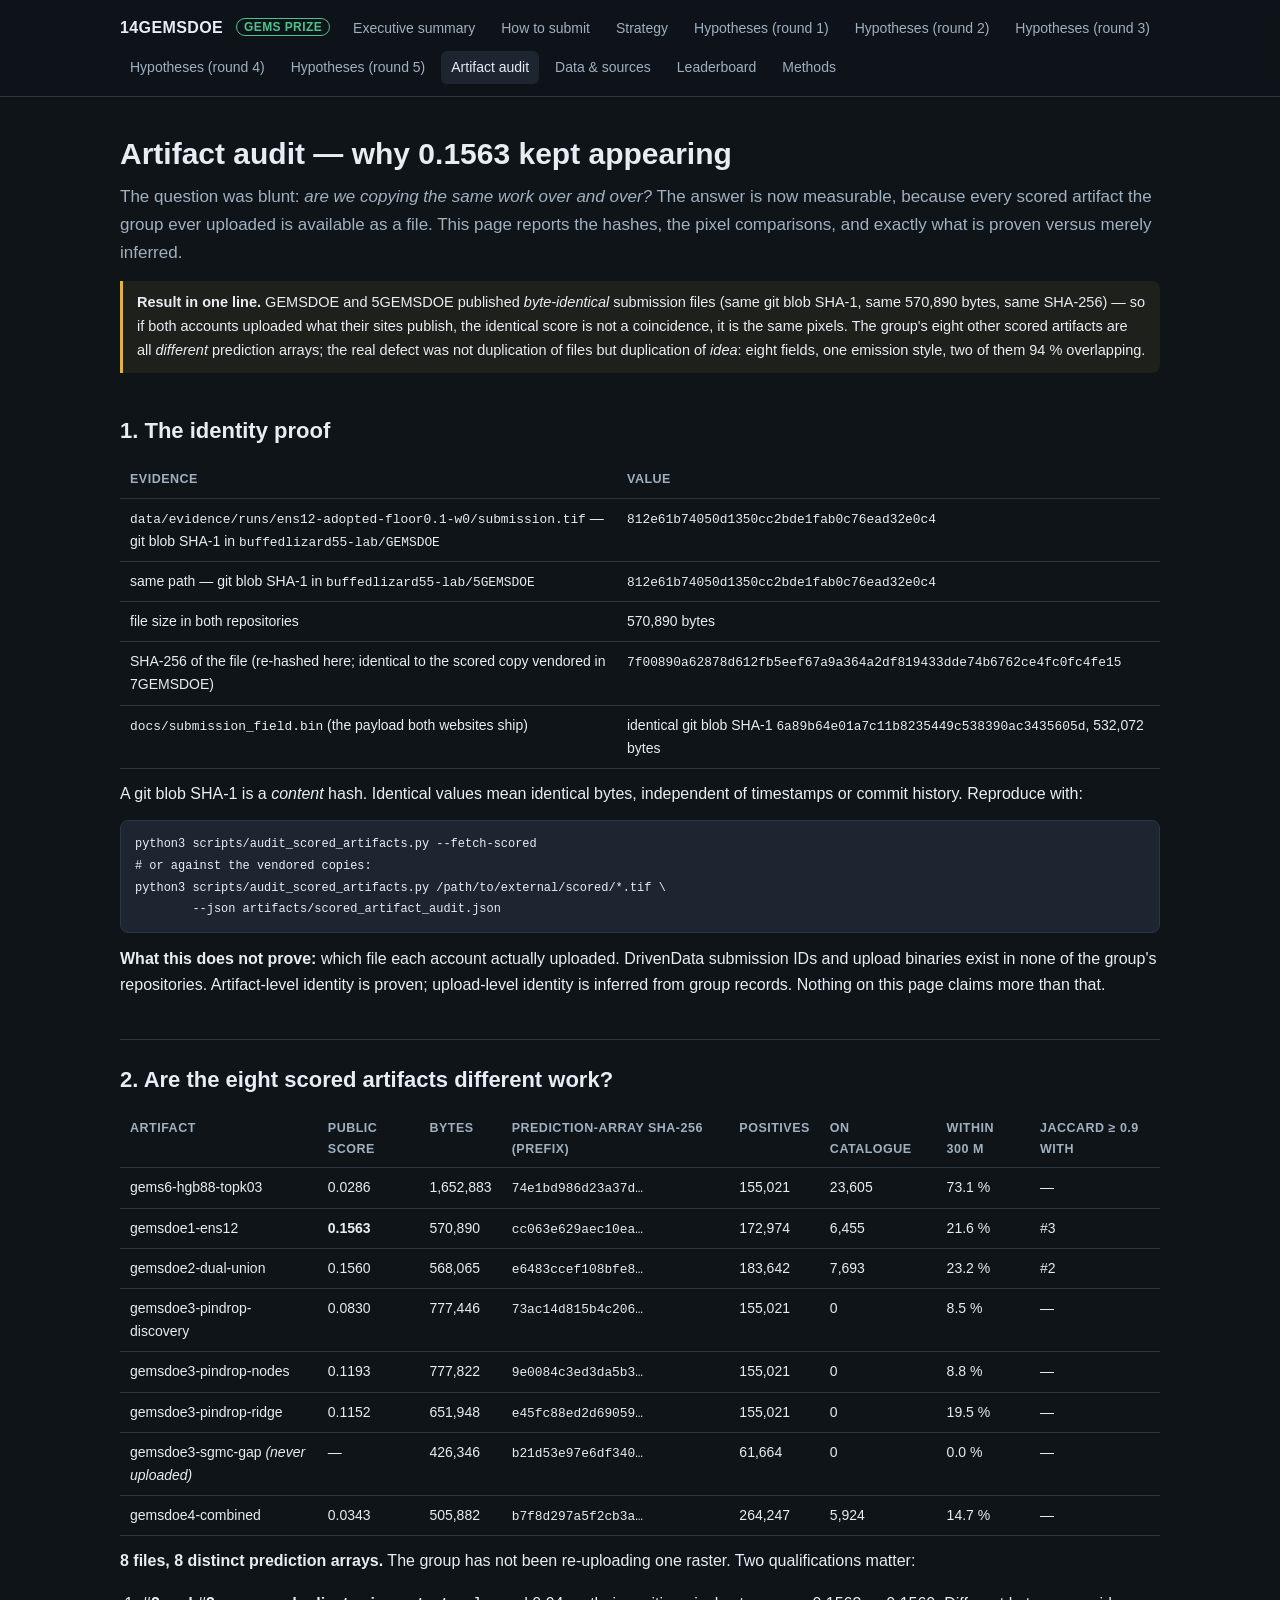
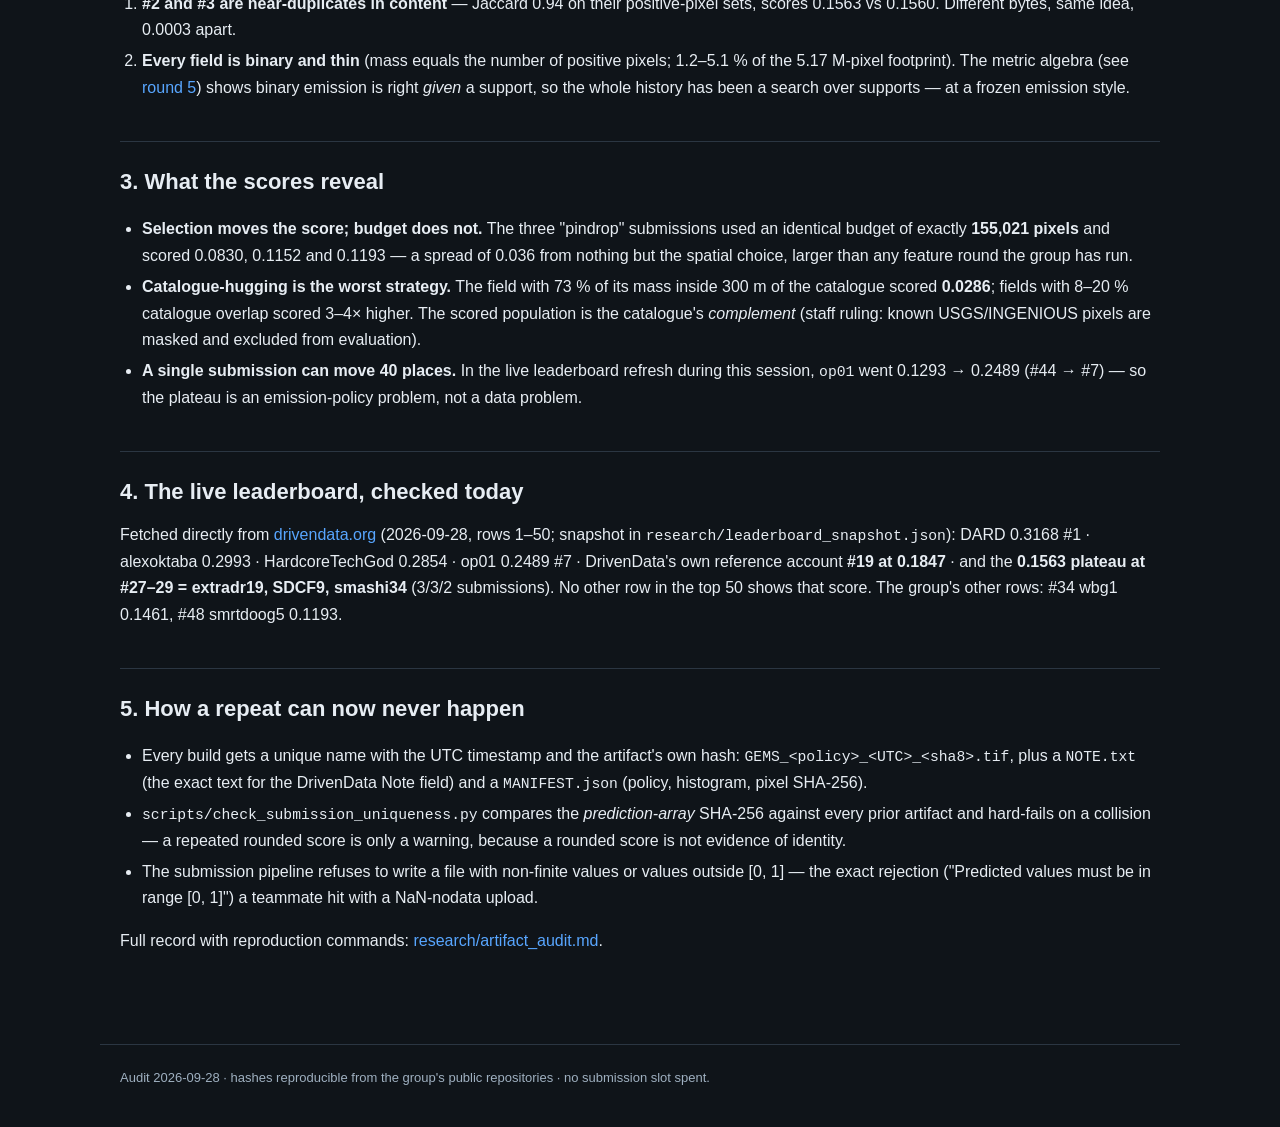
==== docs/audit.html @ 6c3867b5 "Round 5 on the real rasters: five new hypotheses, a two-view hide-and-recover gate, and the 0.1563 p" ====
<!DOCTYPE html>
<html lang="en">
<head>
<meta charset="utf-8">
<meta name="viewport" content="width=device-width, initial-scale=1">
<title>Artifact audit — why 0.1563 kept appearing — 14GEMSDOE</title>
<link rel="stylesheet" href="css/site.css">
</head>
<body>
<header><nav class="nav">
  <span class="brand">14GEMSDOE <span class="tag">GEMS PRIZE</span></span>
  <a href="index.html">Executive summary</a>
  <a href="how-to-submit.html">How to submit</a>
  <a href="strategy.html">Strategy</a>
  <a href="hypotheses.html">Hypotheses (round 1)</a>
  <a href="hypotheses-round2.html">Hypotheses (round 2)</a>
  <a href="hypotheses-round3.html">Hypotheses (round 3)</a>
  <a href="hypotheses-round4.html">Hypotheses (round 4)</a>
  <a href="hypotheses-round5.html">Hypotheses (round 5)</a>
  <a href="audit.html" class="active">Artifact audit</a>
  <a href="data.html">Data &amp; sources</a>
  <a href="leaderboard.html">Leaderboard</a>
  <a href="methods.html">Methods</a>
</nav></header>

<main>
<h1>Artifact audit — why 0.1563 kept appearing</h1>
<p class="lede">The question was blunt: <em>are we copying the same work over and
over?</em> The answer is now measurable, because every scored artifact the group
ever uploaded is available as a file. This page reports the hashes, the pixel
comparisons, and exactly what is proven versus merely inferred.</p>

<div class="note"><strong>Result in one line.</strong> GEMSDOE and 5GEMSDOE
published <em>byte-identical</em> submission files (same git blob SHA-1, same
570,890 bytes, same SHA-256) — so if both accounts uploaded what their sites
publish, the identical score is not a coincidence, it is the same pixels. The
group's eight other scored artifacts are all <em>different</em> prediction arrays;
the real defect was not duplication of files but duplication of <em>idea</em>:
eight fields, one emission style, two of them 94 % overlapping.</div>

<h2>1. The identity proof</h2>
<table>
<tr><th>Evidence</th><th>Value</th></tr>
<tr><td><code>data/evidence/runs/ens12-adopted-floor0.1-w0/submission.tif</code> — git blob SHA-1 in <code>buffedlizard55-lab/GEMSDOE</code></td><td><code>812e61b74050d1350cc2bde1fab0c76ead32e0c4</code></td></tr>
<tr><td>same path — git blob SHA-1 in <code>buffedlizard55-lab/5GEMSDOE</code></td><td><code>812e61b74050d1350cc2bde1fab0c76ead32e0c4</code></td></tr>
<tr><td>file size in both repositories</td><td>570,890 bytes</td></tr>
<tr><td>SHA-256 of the file (re-hashed here; identical to the scored copy vendored in 7GEMSDOE)</td><td><code>7f00890a62878d612fb5eef67a9a364a2df819433dde74b6762ce4fc0fc4fe15</code></td></tr>
<tr><td><code>docs/submission_field.bin</code> (the payload both websites ship)</td><td>identical git blob SHA-1 <code>6a89b64e01a7c11b8235449c538390ac3435605d</code>, 532,072 bytes</td></tr>
</table>
<p>A git blob SHA-1 is a <em>content</em> hash. Identical values mean identical
bytes, independent of timestamps or commit history. Reproduce with:</p>
<pre><code>python3 scripts/audit_scored_artifacts.py --fetch-scored
# or against the vendored copies:
python3 scripts/audit_scored_artifacts.py /path/to/external/scored/*.tif \
        --json artifacts/scored_artifact_audit.json</code></pre>
<p><strong>What this does not prove:</strong> which file each account actually
uploaded. DrivenData submission IDs and upload binaries exist in none of the
group's repositories. Artifact-level identity is proven; upload-level identity is
inferred from group records. Nothing on this page claims more than that.</p>

<h2>2. Are the eight scored artifacts different work?</h2>
<table>
<tr><th>Artifact</th><th>Public score</th><th>Bytes</th><th>Prediction-array SHA-256 (prefix)</th><th>Positives</th><th>On catalogue</th><th>Within 300 m</th><th>Jaccard ≥ 0.9 with</th></tr>
<tr><td>gems6-hgb88-topk03</td><td>0.0286</td><td>1,652,883</td><td><code>74e1bd986d23a37d…</code></td><td>155,021</td><td>23,605</td><td>73.1 %</td><td>—</td></tr>
<tr><td>gemsdoe1-ens12</td><td><strong>0.1563</strong></td><td>570,890</td><td><code>cc063e629aec10ea…</code></td><td>172,974</td><td>6,455</td><td>21.6 %</td><td>#3</td></tr>
<tr><td>gemsdoe2-dual-union</td><td>0.1560</td><td>568,065</td><td><code>e6483ccef108bfe8…</code></td><td>183,642</td><td>7,693</td><td>23.2 %</td><td>#2</td></tr>
<tr><td>gemsdoe3-pindrop-discovery</td><td>0.0830</td><td>777,446</td><td><code>73ac14d815b4c206…</code></td><td>155,021</td><td>0</td><td>8.5 %</td><td>—</td></tr>
<tr><td>gemsdoe3-pindrop-nodes</td><td>0.1193</td><td>777,822</td><td><code>9e0084c3ed3da5b3…</code></td><td>155,021</td><td>0</td><td>8.8 %</td><td>—</td></tr>
<tr><td>gemsdoe3-pindrop-ridge</td><td>0.1152</td><td>651,948</td><td><code>e45fc88ed2d69059…</code></td><td>155,021</td><td>0</td><td>19.5 %</td><td>—</td></tr>
<tr><td>gemsdoe3-sgmc-gap <em>(never uploaded)</em></td><td>—</td><td>426,346</td><td><code>b21d53e97e6df340…</code></td><td>61,664</td><td>0</td><td>0.0 %</td><td>—</td></tr>
<tr><td>gemsdoe4-combined</td><td>0.0343</td><td>505,882</td><td><code>b7f8d297a5f2cb3a…</code></td><td>264,247</td><td>5,924</td><td>14.7 %</td><td>—</td></tr>
</table>
<p><strong>8 files, 8 distinct prediction arrays.</strong> The group has not been
re-uploading one raster. Two qualifications matter:</p>
<ol>
<li><strong>#2 and #3 are near-duplicates in content</strong> — Jaccard 0.94 on
their positive-pixel sets, scores 0.1563 vs 0.1560. Different bytes, same idea,
0.0003 apart.</li>
<li><strong>Every field is binary and thin</strong> (mass equals the number of
positive pixels; 1.2–5.1 % of the 5.17 M-pixel footprint). The metric algebra
(see <a href="hypotheses-round5.html">round 5</a>) shows binary emission is right
<em>given</em> a support, so the whole history has been a search over supports —
at a frozen emission style.</li>
</ol>

<h2>3. What the scores reveal</h2>
<ul>
<li><strong>Selection moves the score; budget does not.</strong> The three
"pindrop" submissions used an identical budget of exactly <strong>155,021
pixels</strong> and scored 0.0830, 0.1152 and 0.1193 — a spread of 0.036 from
nothing but the spatial choice, larger than any feature round the group has run.</li>
<li><strong>Catalogue-hugging is the worst strategy.</strong> The field with 73 %
of its mass inside 300 m of the catalogue scored <strong>0.0286</strong>; fields
with 8–20 % catalogue overlap scored 3–4× higher. The scored population is the
catalogue's <em>complement</em> (staff ruling: known USGS/INGENIOUS pixels are
masked and excluded from evaluation).</li>
<li><strong>A single submission can move 40 places.</strong> In the live
leaderboard refresh during this session, <code>op01</code> went 0.1293 → 0.2489
(#44 → #7) — so the plateau is an emission-policy problem, not a data problem.</li>
</ul>

<h2>4. The live leaderboard, checked today</h2>
<p>Fetched directly from
<a href="https://www.drivendata.org/competitions/306/competition-doe-gems/leaderboard/">drivendata.org</a>
(2026-09-28, rows 1–50; snapshot in <code>research/leaderboard_snapshot.json</code>):
DARD 0.3168 #1 · alexoktaba 0.2993 · HardcoreTechGod 0.2854 · op01 0.2489 #7 ·
DrivenData's own reference account <strong>#19 at 0.1847</strong> · and the
<strong>0.1563 plateau at #27–29 = extradr19, SDCF9, smashi34</strong> (3/3/2
submissions). No other row in the top 50 shows that score. The group's other
rows: #34 wbg1 0.1461, #48 smrtdoog5 0.1193.</p>

<h2>5. How a repeat can now never happen</h2>
<ul>
<li>Every build gets a unique name with the UTC timestamp and the artifact's
own hash: <code>GEMS_&lt;policy&gt;_&lt;UTC&gt;_&lt;sha8&gt;.tif</code>, plus a
<code>NOTE.txt</code> (the exact text for the DrivenData Note field) and a
<code>MANIFEST.json</code> (policy, histogram, pixel SHA-256).</li>
<li><code>scripts/check_submission_uniqueness.py</code> compares the
<em>prediction-array</em> SHA-256 against every prior artifact and hard-fails on
a collision — a repeated rounded score is only a warning, because a rounded
score is not evidence of identity.</li>
<li>The submission pipeline refuses to write a file with non-finite values or
values outside [0, 1] — the exact rejection ("Predicted values must be in range
[0, 1]") a teammate hit with a NaN-nodata upload.</li>
</ul>
<p>Full record with reproduction commands:
<a href="../research/artifact_audit.md">research/artifact_audit.md</a>.</p>
</main>
<footer>Audit 2026-09-28 · hashes reproducible from the group's public repositories · no submission slot spent.</footer>
</body>
</html>
---- docs/css/site.css ----
:root {
  --bg: #0f1419;
  --panel: #171e26;
  --panel2: #1d2630;
  --ink: #e7edf3;
  --muted: #9fb0c0;
  --accent: #4cc38a;
  --accent2: #58a6ff;
  --warn: #e3b341;
  --bad: #f85149;
  --ok: #3fb950;
  --line: #2b3642;
  --mono: ui-monospace, SFMono-Regular, Menlo, Consolas, monospace;
}
* { box-sizing: border-box; }
html { scroll-behavior: smooth; }
body {
  margin: 0; background: var(--bg); color: var(--ink);
  font: 16px/1.65 -apple-system, BlinkMacSystemFont, "Segoe UI", Roboto, sans-serif;
}
a { color: var(--accent2); text-decoration: none; }
a:hover { text-decoration: underline; }
code, .mono { font-family: var(--mono); font-size: 0.92em; }
pre {
  background: var(--panel2); border: 1px solid var(--line); border-radius: 8px;
  padding: 12px 14px; overflow-x: auto; font-family: var(--mono); font-size: 13px;
}
header {
  border-bottom: 1px solid var(--line); background: rgba(15,20,25,0.92);
  position: sticky; top: 0; z-index: 20; backdrop-filter: blur(8px);
}
.nav {
  max-width: 1080px; margin: 0 auto; padding: 12px 20px;
  display: flex; gap: 6px; flex-wrap: wrap; align-items: center;
}
.brand { font-weight: 700; letter-spacing: 0.4px; margin-right: auto; }
.brand .tag { color: var(--accent); font-size: 12px; border: 1px solid var(--accent);
  padding: 1px 7px; border-radius: 99px; margin-left: 8px; vertical-align: 2px; }
.nav a { color: var(--muted); padding: 5px 10px; border-radius: 6px; font-size: 14px; }
.nav a:hover { color: var(--ink); background: var(--panel2); text-decoration: none; }
.nav a.active { color: var(--ink); background: var(--panel2); }
main { max-width: 1080px; margin: 0 auto; padding: 28px 20px 80px; }
h1 { font-size: 30px; line-height: 1.25; margin: 10px 0 6px; }
h2 { font-size: 22px; margin: 40px 0 12px; border-top: 1px solid var(--line); padding-top: 22px; }
h2:first-of-type { border-top: 0; padding-top: 0; }
h3 { font-size: 17px; margin: 26px 0 8px; }
p { margin: 10px 0; }
ul, ol { padding-left: 22px; }
li { margin: 5px 0; }
.lede { color: var(--muted); font-size: 17px; }
.card {
  background: var(--panel); border: 1px solid var(--line); border-radius: 12px;
  padding: 18px 20px; margin: 16px 0;
}
.card.hero {
  border-color: var(--accent); background: linear-gradient(180deg, #16241d, var(--panel));
}
.grid2 { display: grid; grid-template-columns: repeat(auto-fit, minmax(240px, 1fr)); gap: 14px; }
.stat { background: var(--panel2); border: 1px solid var(--line); border-radius: 10px; padding: 12px 14px; }
.stat .k { color: var(--muted); font-size: 12.5px; text-transform: uppercase; letter-spacing: 0.6px; }
.stat .v { font-size: 21px; font-weight: 650; margin-top: 2px; font-family: var(--mono); }
.stat .s { color: var(--muted); font-size: 12.5px; margin-top: 3px; }
.pill { display: inline-block; font-size: 12px; padding: 2px 9px; border-radius: 99px;
  border: 1px solid var(--line); color: var(--muted); vertical-align: 1px; }
.pill.ok { color: var(--ok); border-color: var(--ok); }
.pill.warn { color: var(--warn); border-color: var(--warn); }
.pill.bad { color: var(--bad); border-color: var(--bad); }
.pill.demo { color: var(--warn); border-color: var(--warn); background: rgba(227,179,65,0.08); }
table { width: 100%; border-collapse: collapse; margin: 12px 0; font-size: 14px; }
th, td { text-align: left; padding: 8px 10px; border-bottom: 1px solid var(--line); vertical-align: top; }
th { color: var(--muted); font-weight: 600; font-size: 12.5px; text-transform: uppercase;
  letter-spacing: 0.5px; }
tr:hover td { background: rgba(255,255,255,0.02); }
.btn {
  display: inline-block; border: 0; border-radius: 8px; padding: 11px 18px;
  font-size: 15px; font-weight: 650; cursor: pointer; margin: 6px 8px 6px 0;
}
.btn.primary { background: var(--accent); color: #06281a; }
.btn.secondary { background: var(--panel2); color: var(--ink); border: 1px solid var(--line); }
.btn:disabled { opacity: 0.45; cursor: not-allowed; }
.note {
  border-left: 3px solid var(--warn); background: rgba(227,179,65,0.07);
  padding: 10px 14px; border-radius: 0 8px 8px 0; margin: 14px 0; font-size: 14.5px;
}
.note.ok { border-color: var(--ok); background: rgba(63,185,80,0.07); }
.note.bad { border-color: var(--bad); background: rgba(248,81,73,0.07); }
td.ok   { color: var(--ok);   font-weight: 600; }
td.warn { color: var(--warn); font-weight: 600; }
td.bad  { color: var(--bad);  font-weight: 600; }
footer { border-top: 1px solid var(--line); color: var(--muted); font-size: 13px;
  padding: 22px 20px 40px; max-width: 1080px; margin: 0 auto; }
.src { font-size: 12.5px; color: var(--muted); }
.src a { color: var(--muted); text-decoration: underline dotted; }
details { margin: 10px 0; }
summary { cursor: pointer; color: var(--accent2); }
#buildStatus { font-family: var(--mono); font-size: 13px; white-space: pre-wrap;
  background: var(--panel2); border: 1px solid var(--line); border-radius: 8px;
  padding: 12px 14px; min-height: 60px; margin: 10px 0; }
.kv { font-family: var(--mono); font-size: 13px; }
.kv td:first-child { color: var(--muted); width: 220px; }
.rank-us td { background: rgba(88,166,255,0.08); }
.arrow { color: var(--accent); font-weight: 700; }
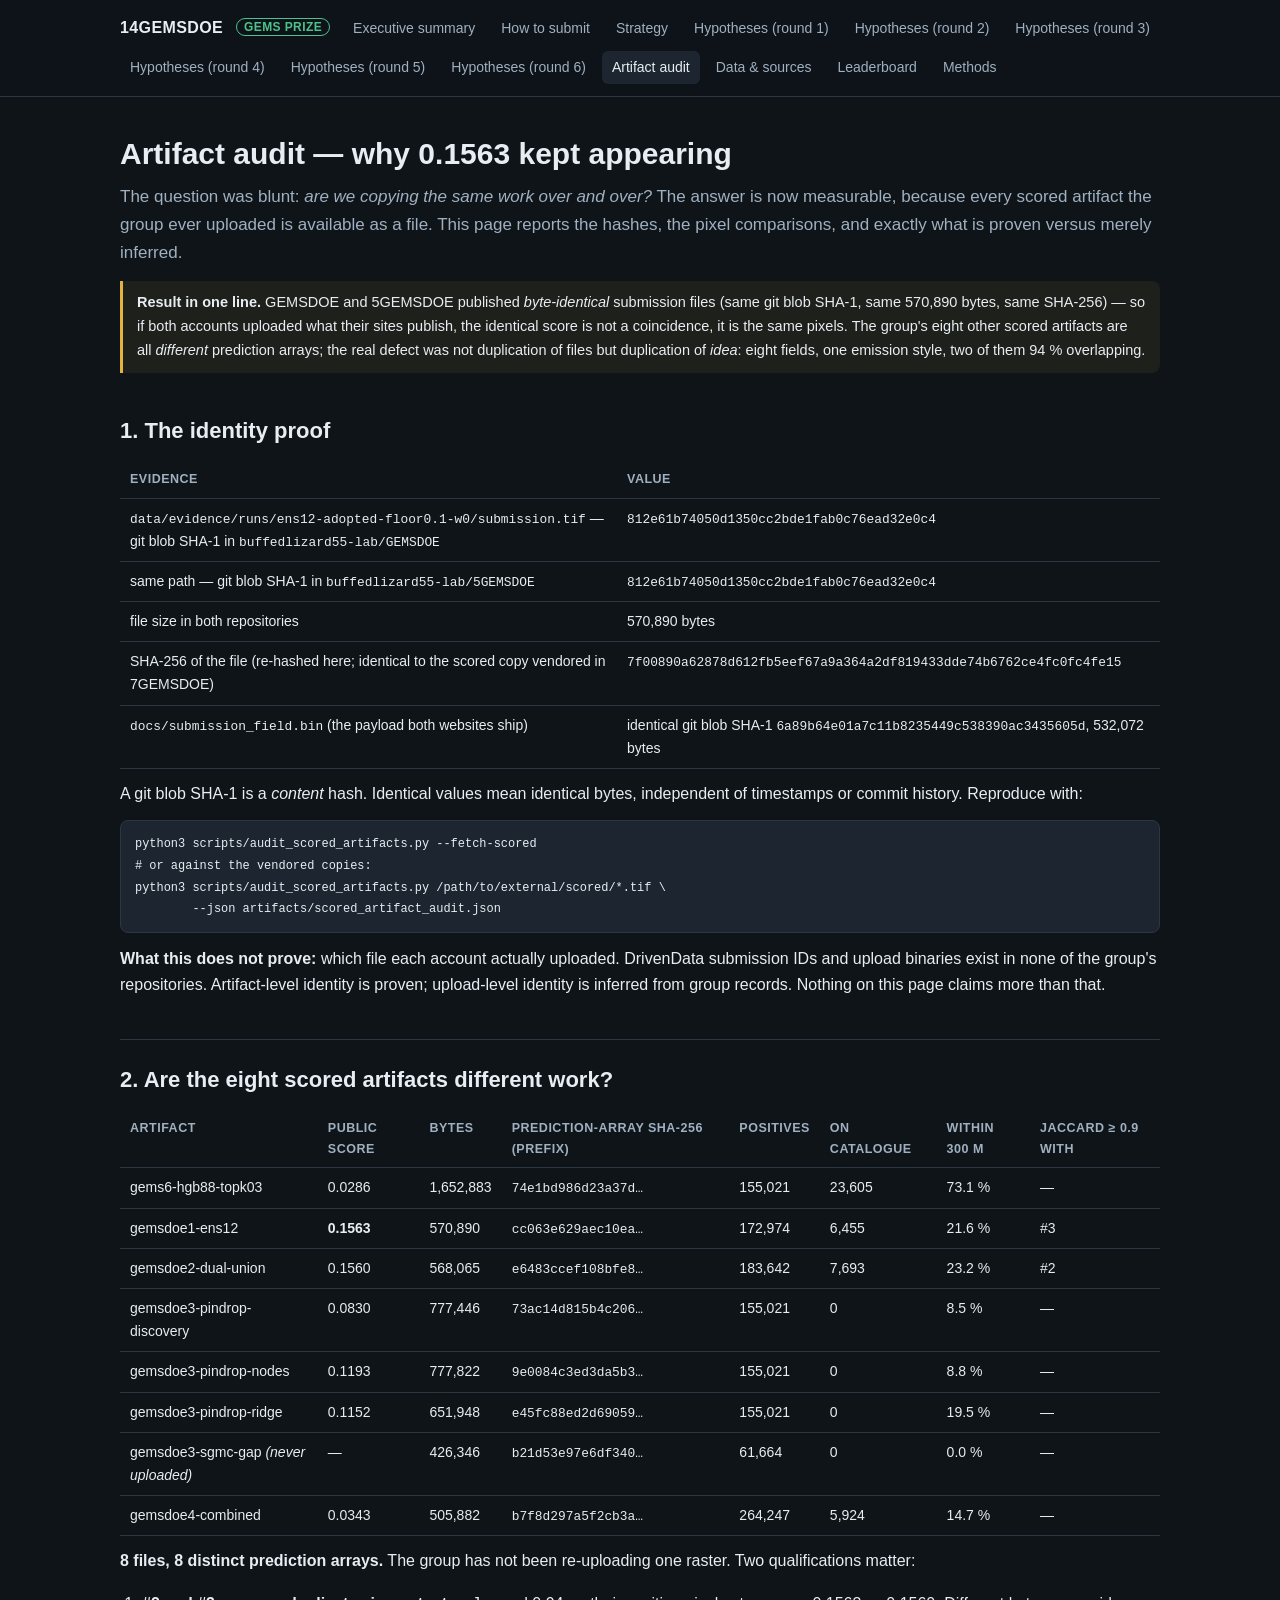
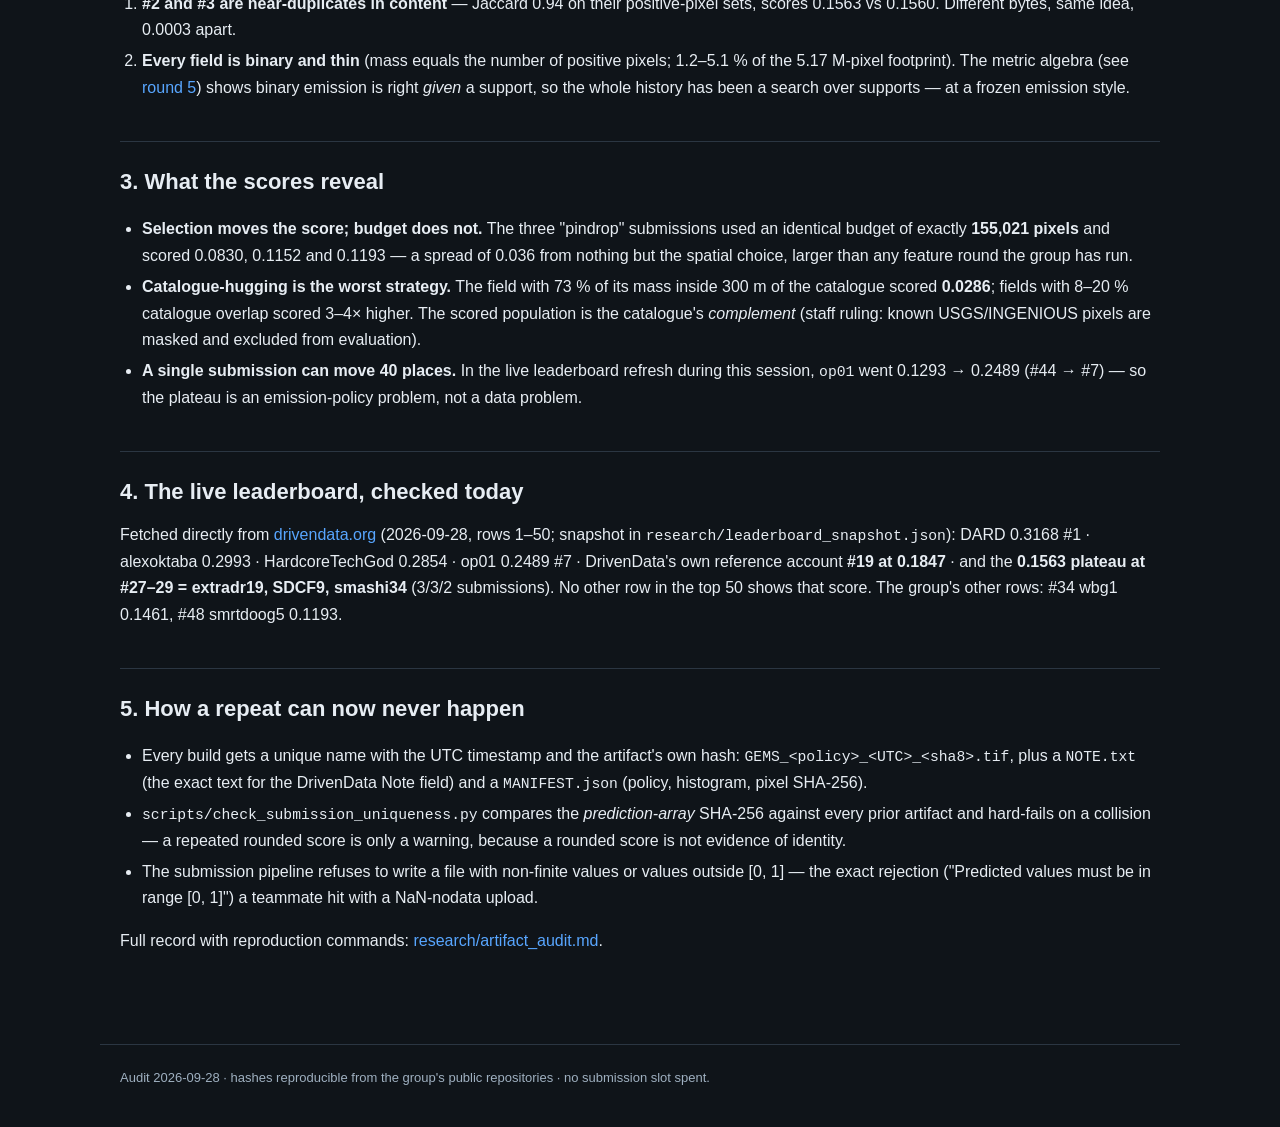
==== commit 2056d936: "Round 6: five new hypotheses distinct from R1-R5, R6-1 horsetail splay fan validated 4/4 folds (0.03" ====
--- a/docs/audit.html
+++ b/docs/audit.html
@@ -17,6 +17,7 @@
   <a href="hypotheses-round3.html">Hypotheses (round 3)</a>
   <a href="hypotheses-round4.html">Hypotheses (round 4)</a>
   <a href="hypotheses-round5.html">Hypotheses (round 5)</a>
+  <a href="hypotheses-round6.html">Hypotheses (round 6)</a>
   <a href="audit.html" class="active">Artifact audit</a>
   <a href="data.html">Data &amp; sources</a>
   <a href="leaderboard.html">Leaderboard</a>
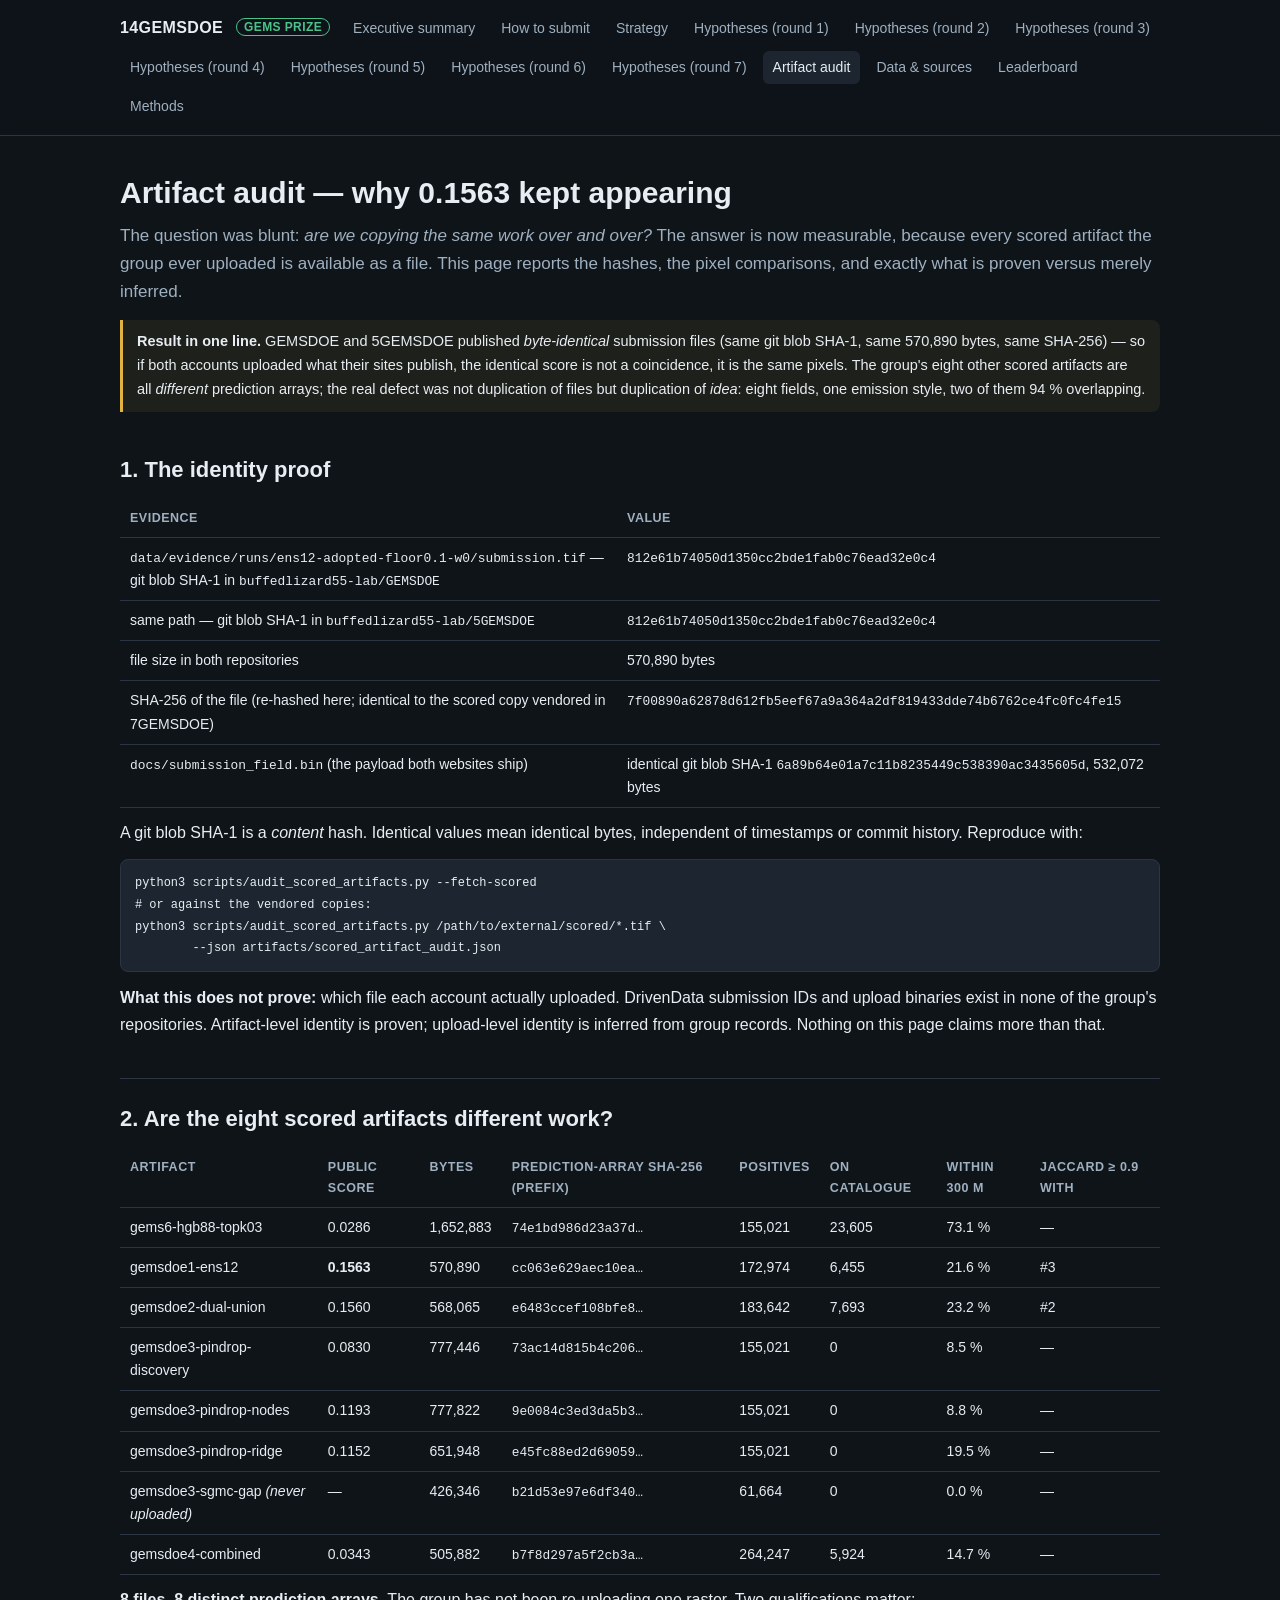
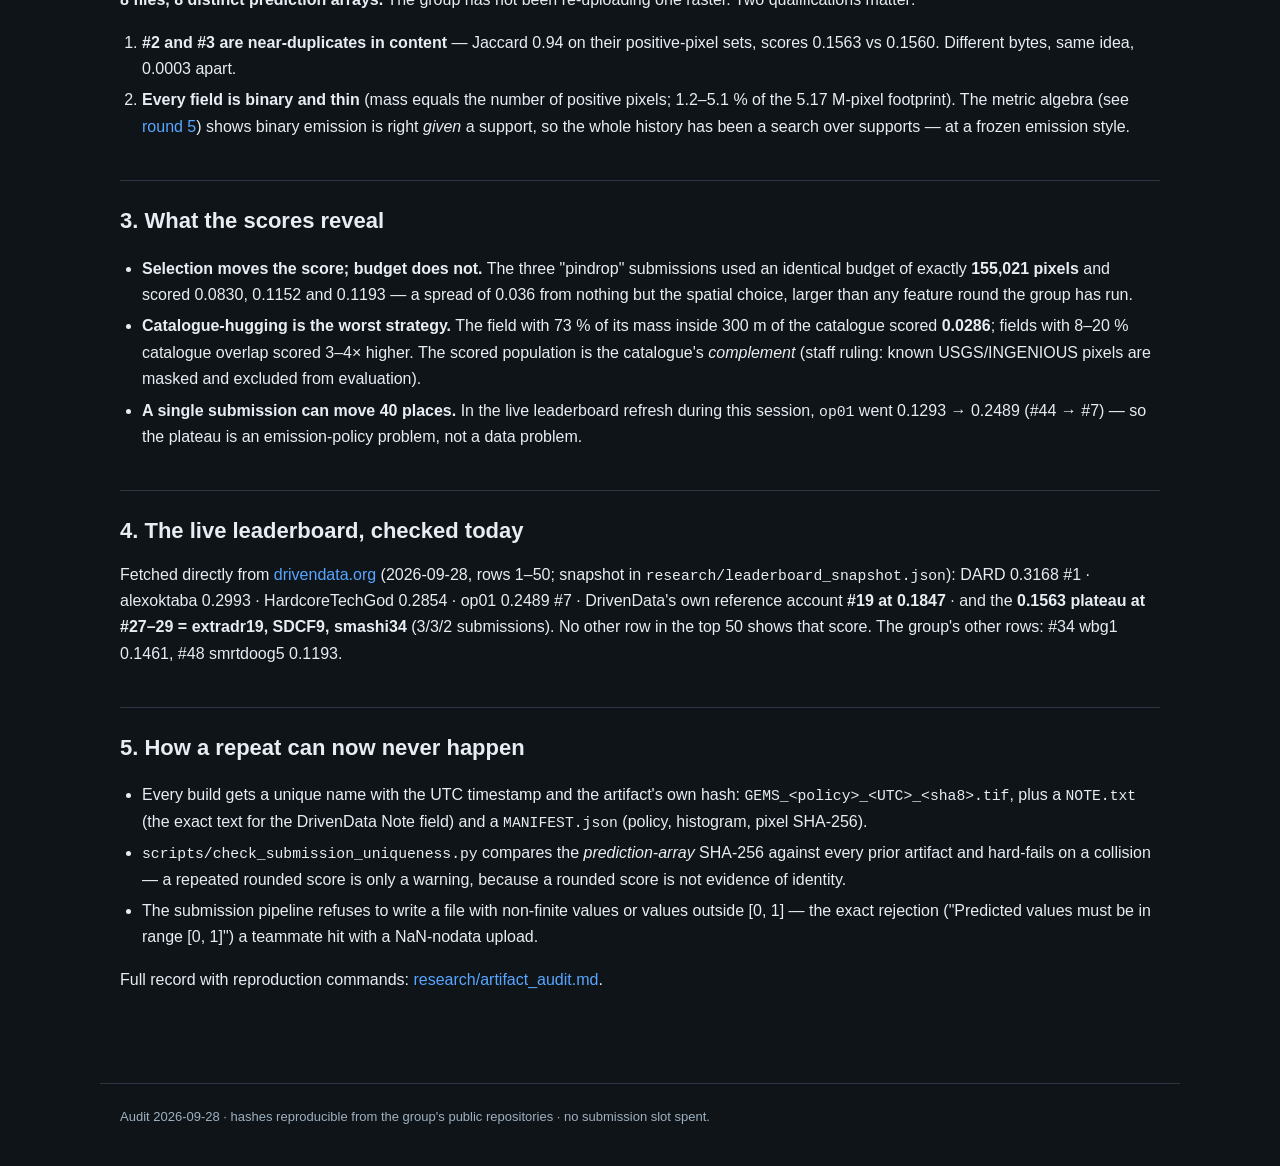
==== commit da335770: "Site: round-7 page + executive summary + audit table updated for session-15 status Co-authored-by: a" ====
--- a/docs/audit.html
+++ b/docs/audit.html
@@ -18,6 +18,7 @@
   <a href="hypotheses-round4.html">Hypotheses (round 4)</a>
   <a href="hypotheses-round5.html">Hypotheses (round 5)</a>
   <a href="hypotheses-round6.html">Hypotheses (round 6)</a>
+  <a href="hypotheses-round7.html">Hypotheses (round 7)</a>
   <a href="audit.html" class="active">Artifact audit</a>
   <a href="data.html">Data &amp; sources</a>
   <a href="leaderboard.html">Leaderboard</a>
